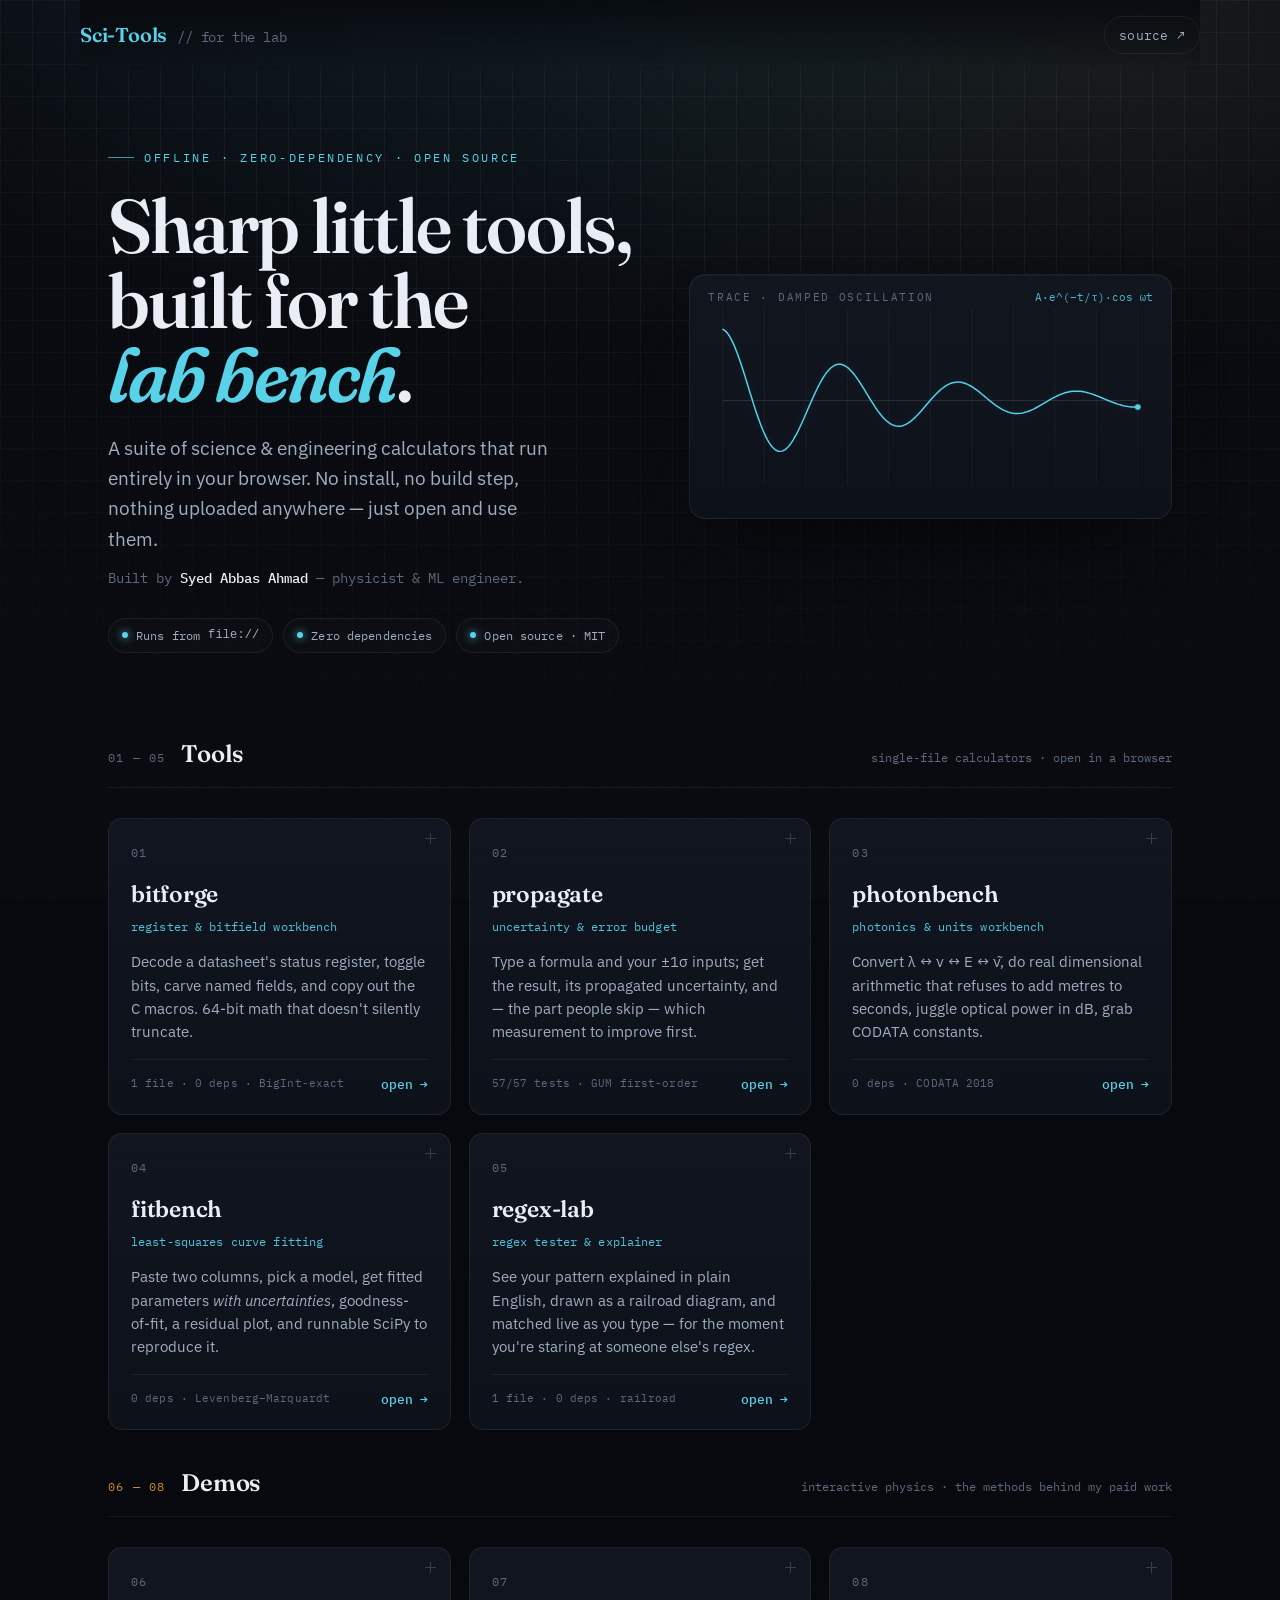
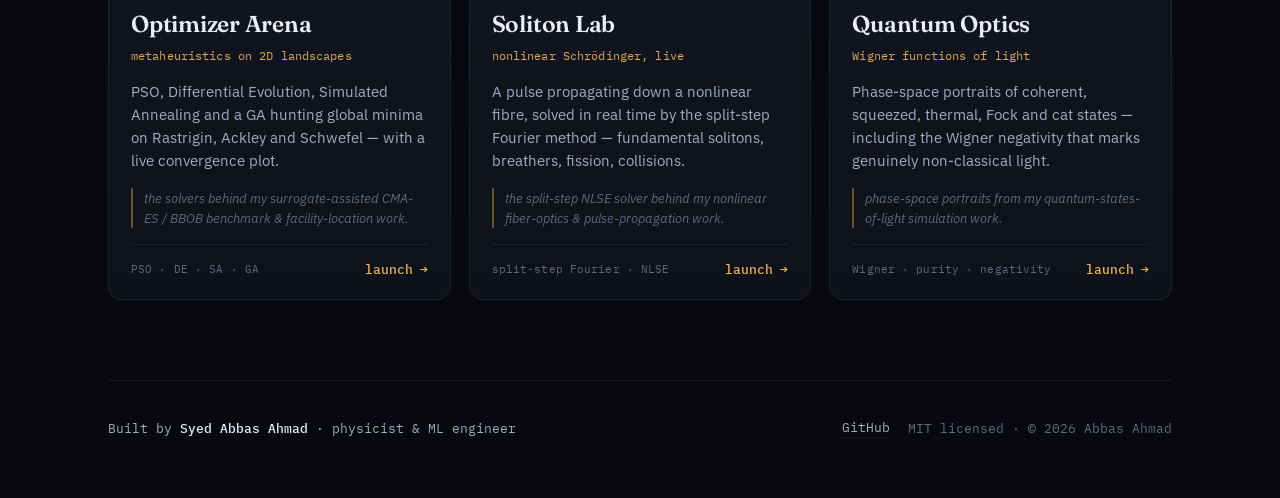
==== index.html @ 273463b7 "Sci-Tools: offline science & engineering calculators + physics demos Five single-file, zero-dependen" ====
<!DOCTYPE html>
<html lang="en">
<head>
<meta charset="UTF-8">
<meta name="viewport" content="width=device-width, initial-scale=1">
<title>Sci-Tools — offline calculators for the lab</title>
<meta name="description" content="A suite of offline, zero-dependency science &amp; engineering calculators by Syed Abbas Ahmad — physicist &amp; ML engineer. Open them in a browser; nothing is uploaded anywhere.">
<meta name="author" content="Syed Abbas Ahmad">
<meta property="og:title" content="Sci-Tools — offline calculators for the lab">
<meta property="og:description" content="Five offline, zero-dependency science &amp; engineering calculators, plus three interactive physics demos. Open source, MIT.">
<meta property="og:type" content="website">
<link rel="preconnect" href="https://fonts.googleapis.com">
<link rel="preconnect" href="https://fonts.gstatic.com" crossorigin>
<link href="https://fonts.googleapis.com/css2?family=Fraunces:ital,opsz,wght@0,9..144,500;0,9..144,600;1,9..144,600&family=IBM+Plex+Mono:wght@400;500&family=IBM+Plex+Sans:wght@300;400;500&display=swap" rel="stylesheet">
<link rel="stylesheet" href="assets/site.css">
</head>
<body>
<div class="bench" aria-hidden="true"></div>

<header class="topbar wrap">
  <a class="brand" href="./index.html">
    <span class="mark">Sci-Tools</span>
    <span class="slash">// for the lab</span>
  </a>
  <span class="spacer"></span>
  <a class="ghost" href="https://github.com/abbas-ahmad-cowlar/sci-tools" target="_blank" rel="noopener">source ↗</a>
</header>

<main class="wrap">

  <!-- ============ HERO ============ -->
  <section class="hero">
    <div class="hero-copy">
      <div class="eyebrow">offline &middot; zero-dependency &middot; open source</div>
      <h1>Sharp little tools,<br>built for the <em>lab&nbsp;bench</em>.</h1>
      <p class="lede">A suite of science &amp; engineering calculators that run entirely
        in your browser. No install, no build step, nothing uploaded anywhere — just open
        and use them.</p>
      <p class="who">Built by <b>Syed Abbas Ahmad</b> — physicist &amp; ML&nbsp;engineer.</p>
      <div class="chips">
        <span class="chip"><span class="dot"></span> Runs from <code>file://</code></span>
        <span class="chip"><span class="dot"></span> Zero dependencies</span>
        <span class="chip"><span class="dot"></span> Open source &middot; MIT</span>
      </div>
    </div>

    <!-- oscilloscope plot -->
    <div class="scope" aria-hidden="true">
      <span class="scope-label">trace · damped oscillation</span>
      <span class="scope-readout" id="readout">A·e^(−t/τ)·cos ωt</span>
      <svg viewBox="0 0 600 280" preserveAspectRatio="none">
        <g id="gridlines"></g>
        <line class="axis" x1="20" y1="145" x2="580" y2="145"></line>
        <path id="trace" class="trace"></path>
        <circle id="probe" class="probe" r="4"></circle>
      </svg>
    </div>
  </section>

  <!-- ============ TOOLS ============ -->
  <section class="section tools">
    <div class="section-head">
      <span class="idx">01 — 05</span>
      <h2>Tools</h2>
      <span class="note">single-file calculators · open in a browser</span>
    </div>
    <div class="grid">

      <a class="card" href="tools/bitforge/index.html">
        <span class="num">01</span>
        <h3 class="name">bitforge</h3>
        <div class="kicker">register &amp; bitfield workbench</div>
        <p class="desc">Decode a datasheet's status register, toggle bits, carve named
          fields, and copy out the C macros. 64-bit math that doesn't silently truncate.</p>
        <div class="meta">
          <span class="spec">1 file · 0 deps · BigInt-exact</span>
          <span class="open">open <span class="arr">→</span></span>
        </div>
      </a>

      <a class="card" href="tools/propagate/index.html">
        <span class="num">02</span>
        <h3 class="name">propagate</h3>
        <div class="kicker">uncertainty &amp; error budget</div>
        <p class="desc">Type a formula and your ±1σ inputs; get the result, its propagated
          uncertainty, and — the part people skip — which measurement to improve first.</p>
        <div class="meta">
          <span class="spec">57/57 tests · GUM first-order</span>
          <span class="open">open <span class="arr">→</span></span>
        </div>
      </a>

      <a class="card" href="tools/photonbench/index.html">
        <span class="num">03</span>
        <h3 class="name">photonbench</h3>
        <div class="kicker">photonics &amp; units workbench</div>
        <p class="desc">Convert λ ↔ ν ↔ E ↔ ν̃, do real dimensional arithmetic that refuses
          to add metres to seconds, juggle optical power in dB, grab CODATA constants.</p>
        <div class="meta">
          <span class="spec">0 deps · CODATA 2018</span>
          <span class="open">open <span class="arr">→</span></span>
        </div>
      </a>

      <a class="card" href="tools/fitbench/index.html">
        <span class="num">04</span>
        <h3 class="name">fitbench</h3>
        <div class="kicker">least-squares curve fitting</div>
        <p class="desc">Paste two columns, pick a model, get fitted parameters <em>with
          uncertainties</em>, goodness-of-fit, a residual plot, and runnable SciPy to
          reproduce it.</p>
        <div class="meta">
          <span class="spec">0 deps · Levenberg–Marquardt</span>
          <span class="open">open <span class="arr">→</span></span>
        </div>
      </a>

      <a class="card" href="tools/regex-lab/index.html">
        <span class="num">05</span>
        <h3 class="name">regex-lab</h3>
        <div class="kicker">regex tester &amp; explainer</div>
        <p class="desc">See your pattern explained in plain English, drawn as a railroad
          diagram, and matched live as you type — for the moment you're staring at someone
          else's regex.</p>
        <div class="meta">
          <span class="spec">1 file · 0 deps · railroad</span>
          <span class="open">open <span class="arr">→</span></span>
        </div>
      </a>

    </div>
  </section>

  <!-- ============ DEMOS ============ -->
  <section class="section demos">
    <div class="section-head">
      <span class="idx">06 — 08</span>
      <h2>Demos</h2>
      <span class="note">interactive physics · the methods behind my paid work</span>
    </div>
    <div class="grid">

      <a class="card" href="demos/optimizer/index.html">
        <span class="num">06</span>
        <h3 class="name">Optimizer Arena</h3>
        <div class="kicker">metaheuristics on 2D landscapes</div>
        <p class="desc">PSO, Differential Evolution, Simulated Annealing and a GA hunting
          global minima on Rastrigin, Ackley and Schwefel — with a live convergence plot.</p>
        <p class="tie">the solvers behind my surrogate-assisted CMA-ES / BBOB benchmark
          &amp; facility-location work.</p>
        <div class="meta">
          <span class="spec">PSO · DE · SA · GA</span>
          <span class="open">launch <span class="arr">→</span></span>
        </div>
      </a>

      <a class="card" href="demos/soliton/index.html">
        <span class="num">07</span>
        <h3 class="name">Soliton Lab</h3>
        <div class="kicker">nonlinear Schrödinger, live</div>
        <p class="desc">A pulse propagating down a nonlinear fibre, solved in real time by
          the split-step Fourier method — fundamental solitons, breathers, fission,
          collisions.</p>
        <p class="tie">the split-step NLSE solver behind my nonlinear fiber-optics &amp;
          pulse-propagation work.</p>
        <div class="meta">
          <span class="spec">split-step Fourier · NLSE</span>
          <span class="open">launch <span class="arr">→</span></span>
        </div>
      </a>

      <a class="card" href="demos/wigner/index.html">
        <span class="num">08</span>
        <h3 class="name">Quantum Optics</h3>
        <div class="kicker">Wigner functions of light</div>
        <p class="desc">Phase-space portraits of coherent, squeezed, thermal, Fock and cat
          states — including the Wigner negativity that marks genuinely non-classical light.</p>
        <p class="tie">phase-space portraits from my quantum-states-of-light simulation
          work.</p>
        <div class="meta">
          <span class="spec">Wigner · purity · negativity</span>
          <span class="open">launch <span class="arr">→</span></span>
        </div>
      </a>

    </div>
  </section>

  <footer class="foot">
    <span class="sig">Built by <b>Syed Abbas Ahmad</b> · physicist &amp; ML engineer</span>
    <span class="spacer"></span>
    <a href="https://github.com/abbas-ahmad-cowlar/sci-tools" target="_blank" rel="noopener">GitHub</a>
    <span>MIT licensed · © 2026 Abbas Ahmad</span>
  </footer>

</main>

<script>
/* Draw the hero's damped-oscillation trace exactly, plus light grid lines.
   Purely decorative; the tools themselves carry no such dependency. */
(function () {
  var W = 600, H = 280, x0 = 20, x1 = 580, mid = 145, amp = 96, tau = 0.42, omega = 22;
  var trace = document.getElementById("trace");
  var probe = document.getElementById("probe");
  var g = document.getElementById("gridlines");
  if (!trace) return;

  // faint vertical grid lines
  var lines = "";
  for (var gx = 0; gx <= 10; gx++) {
    var X = x0 + (gx / 10) * (x1 - x0);
    lines += '<line class="grid-line" x1="' + X.toFixed(1) + '" y1="20" x2="' + X.toFixed(1) + '" y2="260"></line>';
  }
  g.innerHTML = lines;

  // damped cosine: y = mid - A·e^(-t/τ)·cos(ω t)
  var d = "", N = 260, lastX = x1, lastY = mid;
  for (var i = 0; i <= N; i++) {
    var t = i / N;
    var px = x0 + t * (x1 - x0);
    var env = Math.exp(-t / tau);
    var py = mid - amp * env * Math.cos(omega * t);
    d += (i ? "L" : "M") + px.toFixed(2) + " " + py.toFixed(2);
    lastX = px; lastY = py;
  }
  trace.setAttribute("d", d);
  probe.setAttribute("cx", lastX.toFixed(2));
  probe.setAttribute("cy", lastY.toFixed(2));

  // size the dash animation to the real path length
  try {
    var len = trace.getTotalLength();
    trace.style.strokeDasharray = len;
    trace.style.strokeDashoffset = len;
    // restart the keyframe with the measured length
    trace.style.animation = "none";
    void trace.getBBox();
    trace.style.animation = "draw 2.4s cubic-bezier(.22,.61,.36,1) .35s forwards";
  } catch (e) { /* getTotalLength unsupported — CSS fallback handles it */ }
})();
</script>
</body>
</html>
---- assets/site.css ----
/* ============================================================
   Sci-Tools — shared design system
   "Precision lab instrument": ink-black bench, engineering grid,
   phosphor-cyan traces, amber for the paid-work demos.
   Serif headlines (Fraunces) over monospace detailing (Plex Mono).
   ============================================================ */

:root {
  /* ink + surfaces */
  --bg:          #07090e;
  --bg-soft:     #0a0d14;
  --panel:       #0d111a;
  --panel-2:     #10151f;

  /* text */
  --ink:         #e9eef6;
  --ink-dim:     #9fadc0;
  --ink-faint:   #5d6a7e;

  /* hairlines */
  --line:        rgba(255,255,255,0.065);
  --line-soft:   rgba(255,255,255,0.04);
  --line-strong: rgba(255,255,255,0.16);

  /* accents */
  --cyan:        #57d2e8;   /* tools — phosphor */
  --cyan-deep:   #2aa6c2;
  --amber:       #f0b454;   /* demos — oscilloscope */
  --amber-deep:  #c98a2e;

  --cyan-glow:   rgba(87,210,232,0.16);
  --amber-glow:  rgba(240,180,84,0.16);

  /* type */
  --serif: "Fraunces", Georgia, "Times New Roman", serif;
  --sans:  "IBM Plex Sans", ui-sans-serif, system-ui, -apple-system, sans-serif;
  --mono:  "IBM Plex Mono", ui-monospace, "SFMono-Regular", Menlo, monospace;

  --maxw: 1120px;
  --ease: cubic-bezier(.22,.61,.36,1);
}

* , *::before, *::after { box-sizing: border-box; }

html { scroll-behavior: smooth; }

body {
  margin: 0;
  min-height: 100vh;
  font-family: var(--sans);
  color: var(--ink);
  background: var(--bg);
  -webkit-font-smoothing: antialiased;
  text-rendering: optimizeLegibility;
  line-height: 1.6;
  overflow-x: hidden;
}

/* ---- the bench: engineering grid + vignette glow ---------- */
.bench {
  position: fixed;
  inset: 0;
  z-index: -1;
  background:
    radial-gradient(120% 80% at 50% -10%, rgba(87,210,232,0.10), transparent 60%),
    radial-gradient(90% 60% at 88% 8%, rgba(240,180,84,0.05), transparent 55%),
    var(--bg);
}
.bench::before {
  /* fine graph-paper grid */
  content: "";
  position: absolute;
  inset: 0;
  background-image:
    linear-gradient(var(--line-soft) 1px, transparent 1px),
    linear-gradient(90deg, var(--line-soft) 1px, transparent 1px);
  background-size: 32px 32px;
  -webkit-mask-image: radial-gradient(130% 100% at 50% 0%, #000 35%, transparent 92%);
          mask-image: radial-gradient(130% 100% at 50% 0%, #000 35%, transparent 92%);
}
.bench::after {
  /* faint film grain for atmosphere */
  content: "";
  position: absolute;
  inset: 0;
  opacity: 0.025;
  background-image: url("data:image/svg+xml,%3Csvg xmlns='http://www.w3.org/2000/svg' width='120' height='120'%3E%3Cfilter id='n'%3E%3CfeTurbulence type='fractalNoise' baseFrequency='0.9' numOctaves='2'/%3E%3C/filter%3E%3Crect width='100%25' height='100%25' filter='url(%23n)'/%3E%3C/svg%3E");
}

/* ---- layout shell ---------------------------------------- */
.wrap { width: 100%; max-width: var(--maxw); margin: 0 auto; padding: 0 28px; }

/* ---- top bar --------------------------------------------- */
.topbar {
  position: sticky; top: 0; z-index: 40;
  display: flex; align-items: center; gap: 14px;
  padding: 16px 0;
  background: linear-gradient(180deg, rgba(7,9,14,0.86), rgba(7,9,14,0));
  backdrop-filter: blur(8px);
  -webkit-backdrop-filter: blur(8px);
}
.brand {
  display: inline-flex; align-items: baseline; gap: 10px;
  font-family: var(--serif); font-weight: 600;
  font-size: 20px; letter-spacing: -0.01em; color: var(--ink);
  text-decoration: none;
}
.brand .mark { color: var(--cyan); }
.brand .slash { color: var(--ink-faint); font-family: var(--mono); font-size: 14px; font-weight: 400; }
.topbar .spacer { flex: 1; }
.topbar a.ghost {
  font-family: var(--mono); font-size: 12.5px; letter-spacing: 0.02em;
  color: var(--ink-dim); text-decoration: none;
  padding: 8px 14px; border: 1px solid var(--line);
  border-radius: 999px; transition: all .2s var(--ease);
}
.topbar a.ghost:hover { color: var(--ink); border-color: var(--line-strong); background: rgba(255,255,255,0.03); }

/* ---- hero ------------------------------------------------- */
.hero {
  display: grid; grid-template-columns: 1.05fr 0.95fr;
  gap: 48px; align-items: center;
  padding: 70px 0 56px;
}
.eyebrow {
  font-family: var(--mono); font-size: 12px; letter-spacing: 0.22em;
  text-transform: uppercase; color: var(--cyan);
  display: inline-flex; align-items: center; gap: 10px;
  margin-bottom: 22px;
}
.eyebrow::before { content: ""; width: 26px; height: 1px; background: var(--cyan); opacity: .7; }

.hero h1 {
  font-family: var(--serif);
  font-weight: 600;
  font-size: clamp(40px, 6.4vw, 76px);
  line-height: 0.98;
  letter-spacing: -0.025em;
  margin: 0 0 20px;
}
.hero h1 em {
  font-style: italic;
  font-variation-settings: "SOFT" 80, "WONK" 1;
  color: var(--cyan);
}
.hero .lede {
  font-size: clamp(16px, 1.6vw, 19px);
  color: var(--ink-dim);
  max-width: 40ch;
  margin: 0 0 14px;
}
.hero .who {
  font-family: var(--mono); font-size: 13.5px; color: var(--ink-faint);
  margin: 0 0 28px;
}
.hero .who b { color: var(--ink); font-weight: 500; }

.chips { display: flex; flex-wrap: wrap; gap: 10px; }
.chip {
  font-family: var(--mono); font-size: 12px; letter-spacing: 0.01em;
  color: var(--ink-dim);
  padding: 7px 13px; border-radius: 999px;
  border: 1px solid var(--line);
  background: rgba(255,255,255,0.015);
  display: inline-flex; align-items: center; gap: 8px;
}
.chip .dot { width: 6px; height: 6px; border-radius: 50%; background: var(--cyan); box-shadow: 0 0 8px var(--cyan); }

/* hero plot */
.scope {
  position: relative;
  border: 1px solid var(--line);
  border-radius: 16px;
  background:
    linear-gradient(180deg, rgba(255,255,255,0.02), rgba(255,255,255,0)),
    var(--panel);
  padding: 18px;
  box-shadow: 0 30px 80px -40px rgba(0,0,0,0.9), inset 0 1px 0 rgba(255,255,255,0.03);
}
.scope .scope-label {
  position: absolute; top: 14px; left: 18px;
  font-family: var(--mono); font-size: 10.5px; letter-spacing: 0.16em;
  text-transform: uppercase; color: var(--ink-faint);
}
.scope .scope-readout {
  position: absolute; top: 14px; right: 18px;
  font-family: var(--mono); font-size: 10.5px; color: var(--cyan); opacity: .85;
}
.scope svg { display: block; width: 100%; height: auto; }
.scope .trace {
  fill: none; stroke: var(--cyan); stroke-width: 2;
  stroke-linecap: round; stroke-linejoin: round;
  filter: drop-shadow(0 0 6px var(--cyan-glow));
  stroke-dasharray: 2600; stroke-dashoffset: 2600;
  animation: draw 2.4s var(--ease) .35s forwards;
}
.scope .grid-line { stroke: var(--line); stroke-width: 1; }
.scope .axis { stroke: var(--line-strong); stroke-width: 1; }
.scope .probe { fill: var(--cyan); opacity: 0; animation: probe .5s ease 2.5s forwards; }

@keyframes draw  { to { stroke-dashoffset: 0; } }
@keyframes probe { to { opacity: 1; } }

/* ---- section headers ------------------------------------- */
.section { padding: 26px 0 8px; }
.section-head {
  display: flex; align-items: baseline; gap: 16px;
  border-bottom: 1px solid var(--line);
  padding-bottom: 14px; margin-bottom: 30px;
}
.section-head h2 {
  font-family: var(--serif); font-weight: 600; font-size: 24px;
  letter-spacing: -0.01em; margin: 0;
}
.section-head .idx {
  font-family: var(--mono); font-size: 12px; color: var(--ink-faint);
  letter-spacing: 0.1em;
}
.section-head .note {
  margin-left: auto; font-family: var(--mono); font-size: 12px; color: var(--ink-faint);
}
.section.demos .section-head h2 { color: var(--ink); }
.section.demos .idx { color: var(--amber-deep); }

/* ---- card grid ------------------------------------------- */
.grid {
  display: grid;
  grid-template-columns: repeat(auto-fill, minmax(312px, 1fr));
  gap: 18px;
}
.card {
  --c: var(--cyan);
  --c-glow: var(--cyan-glow);
  position: relative;
  display: flex; flex-direction: column;
  padding: 24px 22px 20px;
  border: 1px solid var(--line);
  border-radius: 14px;
  background: linear-gradient(180deg, var(--panel-2), var(--panel));
  text-decoration: none; color: inherit;
  overflow: hidden;
  transition: transform .26s var(--ease), border-color .26s var(--ease), box-shadow .26s var(--ease);
  opacity: 0; transform: translateY(14px);
  animation: rise .6s var(--ease) forwards;
}
.section.demos .card { --c: var(--amber); --c-glow: var(--amber-glow); }

/* corner crosshair motif */
.card::before {
  content: "";
  position: absolute; top: 14px; right: 14px;
  width: 11px; height: 11px;
  background:
    linear-gradient(var(--ink-faint), var(--ink-faint)) center/100% 1px no-repeat,
    linear-gradient(var(--ink-faint), var(--ink-faint)) center/1px 100% no-repeat;
  opacity: .5; transition: opacity .26s var(--ease), background .26s var(--ease);
}
.card::after {
  /* accent wash that blooms on hover */
  content: "";
  position: absolute; inset: 0;
  background: radial-gradient(120% 90% at 100% 0%, var(--c-glow), transparent 55%);
  opacity: 0; transition: opacity .3s var(--ease);
  pointer-events: none;
}
.card:hover {
  transform: translateY(-4px);
  border-color: color-mix(in srgb, var(--c) 45%, var(--line-strong));
  box-shadow: 0 24px 60px -34px rgba(0,0,0,0.95);
}
.card:hover::after { opacity: 1; }
.card:hover::before { opacity: 1; background:
    linear-gradient(var(--c), var(--c)) center/100% 1px no-repeat,
    linear-gradient(var(--c), var(--c)) center/1px 100% no-repeat; }

.card .num {
  font-family: var(--mono); font-size: 12px; color: var(--ink-faint);
  letter-spacing: 0.12em; margin-bottom: 14px;
}
.card .name {
  font-family: var(--serif); font-weight: 600; font-size: 23px;
  letter-spacing: -0.01em; margin: 0 0 4px; color: var(--ink);
}
.card .kicker {
  font-family: var(--mono); font-size: 12px; color: var(--c);
  letter-spacing: 0.01em; margin-bottom: 14px; opacity: .92;
}
.card .desc { font-size: 14.5px; color: var(--ink-dim); margin: 0 0 16px; flex: 1; }
.card .tie {
  font-size: 12.5px; color: var(--ink-faint); font-style: italic;
  margin: 0 0 16px; padding-left: 11px; border-left: 2px solid color-mix(in srgb, var(--c) 40%, transparent);
}
.card .meta {
  display: flex; align-items: center; justify-content: space-between;
  padding-top: 14px; border-top: 1px solid var(--line);
}
.card .spec { font-family: var(--mono); font-size: 11px; color: var(--ink-faint); letter-spacing: 0.01em; }
.card .open {
  font-family: var(--mono); font-size: 12.5px; font-weight: 500;
  color: var(--c); display: inline-flex; align-items: center; gap: 7px;
  white-space: nowrap;
}
.card .open .arr { transition: transform .26s var(--ease); }
.card:hover .open .arr { transform: translateX(4px); }

/* staggered reveal */
.card:nth-child(1){animation-delay:.05s}.card:nth-child(2){animation-delay:.11s}
.card:nth-child(3){animation-delay:.17s}.card:nth-child(4){animation-delay:.23s}
.card:nth-child(5){animation-delay:.29s}.card:nth-child(6){animation-delay:.35s}
.card:nth-child(7){animation-delay:.41s}.card:nth-child(8){animation-delay:.47s}
@keyframes rise { to { opacity: 1; transform: translateY(0); } }

/* ---- footer ---------------------------------------------- */
.foot {
  margin-top: 72px; padding: 36px 0 60px;
  border-top: 1px solid var(--line);
  display: flex; flex-wrap: wrap; align-items: center; gap: 18px;
  font-family: var(--mono); font-size: 12.5px; color: var(--ink-faint);
}
.foot .spacer { flex: 1; }
.foot a { color: var(--ink-dim); text-decoration: none; border-bottom: 1px solid var(--line); transition: color .2s, border-color .2s; }
.foot a:hover { color: var(--cyan); border-color: var(--cyan); }
.foot .sig { color: var(--ink-dim); }
.foot .sig b { color: var(--ink); font-weight: 500; }

/* ---- responsive ------------------------------------------ */
@media (max-width: 880px) {
  .hero { grid-template-columns: 1fr; gap: 32px; padding: 48px 0 40px; }
  .scope { order: -1; }
}
@media (max-width: 560px) {
  .wrap { padding: 0 18px; }
  .grid { grid-template-columns: 1fr; }
  .section-head .note { display: none; }
}

/* ---- reduced motion -------------------------------------- */
@media (prefers-reduced-motion: reduce) {
  * { animation: none !important; transition: none !important; }
  .scope .trace { stroke-dashoffset: 0; }
  .scope .probe { opacity: 1; }
  .card { opacity: 1; transform: none; }
}
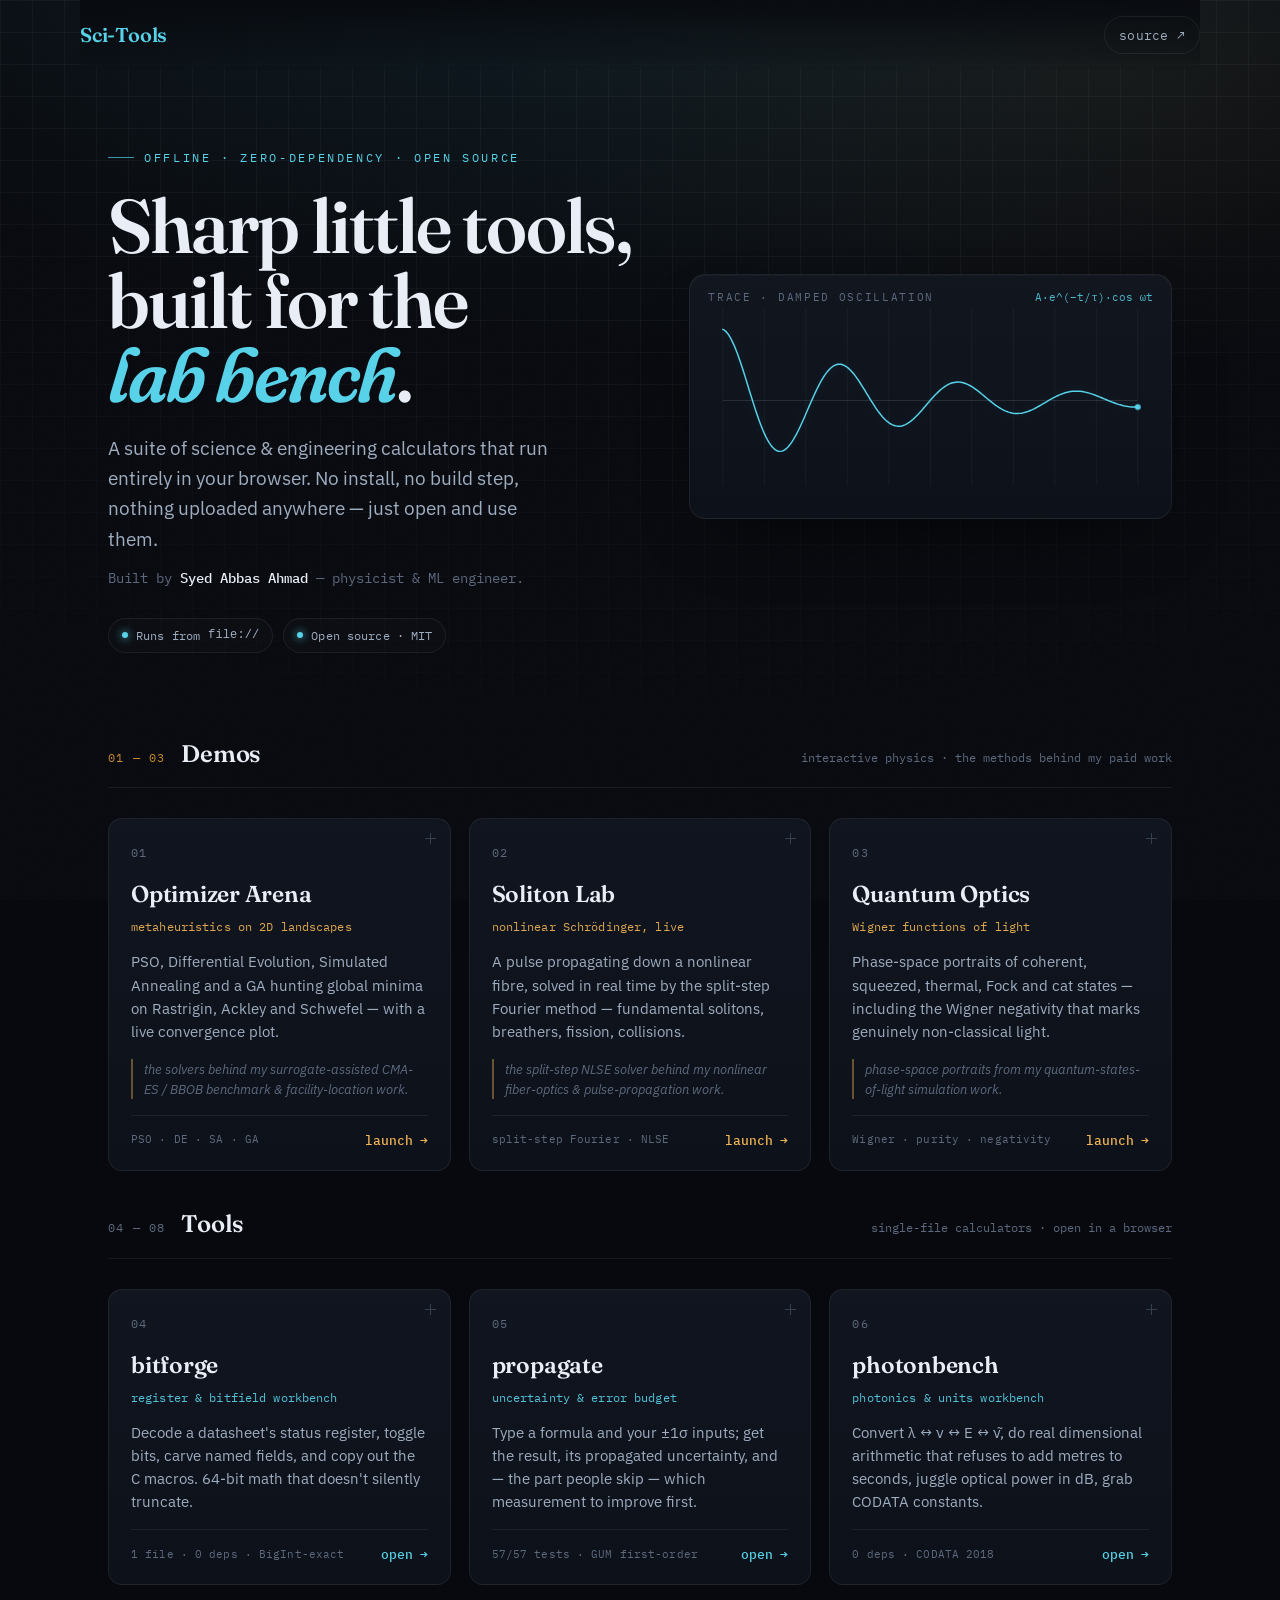
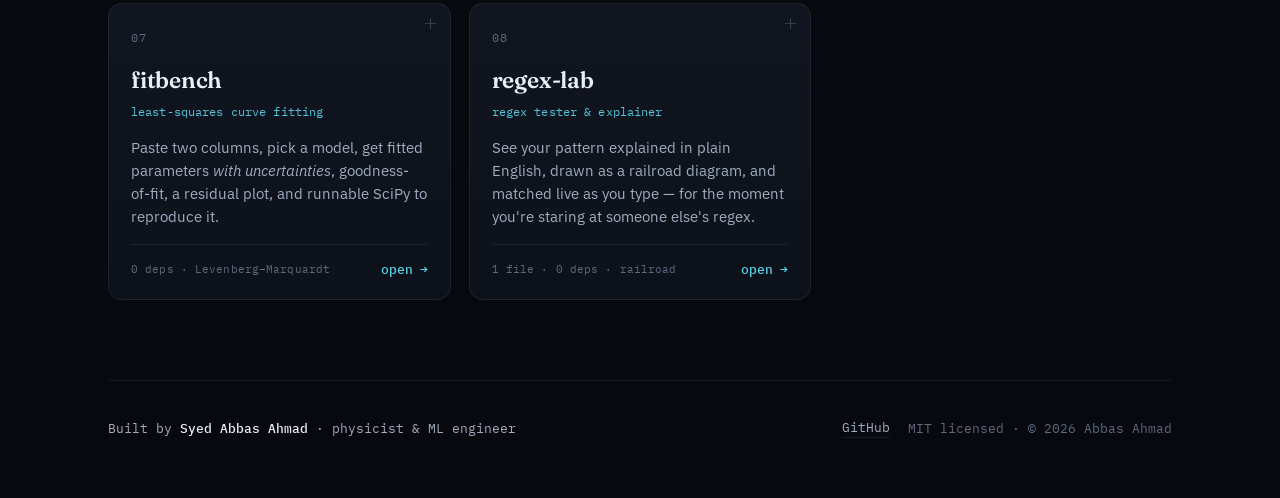
==== commit d5fb6dc0: "Polish: back buttons, selectable photonbench units, dropdown + layout fixes - add a 'Sci-Tools' back" ====
--- a/index.html
+++ b/index.html
@@ -20,7 +20,6 @@
 <header class="topbar wrap">
   <a class="brand" href="./index.html">
     <span class="mark">Sci-Tools</span>
-    <span class="slash">// for the lab</span>
   </a>
   <span class="spacer"></span>
   <a class="ghost" href="https://github.com/abbas-ahmad-cowlar/sci-tools" target="_blank" rel="noopener">source ↗</a>
@@ -39,7 +38,6 @@
       <p class="who">Built by <b>Syed Abbas Ahmad</b> — physicist &amp; ML&nbsp;engineer.</p>
       <div class="chips">
         <span class="chip"><span class="dot"></span> Runs from <code>file://</code></span>
-        <span class="chip"><span class="dot"></span> Zero dependencies</span>
         <span class="chip"><span class="dot"></span> Open source &middot; MIT</span>
       </div>
     </div>
@@ -57,91 +55,17 @@
     </div>
   </section>
 
-  <!-- ============ TOOLS ============ -->
-  <section class="section tools">
-    <div class="section-head">
-      <span class="idx">01 — 05</span>
-      <h2>Tools</h2>
-      <span class="note">single-file calculators · open in a browser</span>
-    </div>
-    <div class="grid">
-
-      <a class="card" href="tools/bitforge/index.html">
-        <span class="num">01</span>
-        <h3 class="name">bitforge</h3>
-        <div class="kicker">register &amp; bitfield workbench</div>
-        <p class="desc">Decode a datasheet's status register, toggle bits, carve named
-          fields, and copy out the C macros. 64-bit math that doesn't silently truncate.</p>
-        <div class="meta">
-          <span class="spec">1 file · 0 deps · BigInt-exact</span>
-          <span class="open">open <span class="arr">→</span></span>
-        </div>
-      </a>
-
-      <a class="card" href="tools/propagate/index.html">
-        <span class="num">02</span>
-        <h3 class="name">propagate</h3>
-        <div class="kicker">uncertainty &amp; error budget</div>
-        <p class="desc">Type a formula and your ±1σ inputs; get the result, its propagated
-          uncertainty, and — the part people skip — which measurement to improve first.</p>
-        <div class="meta">
-          <span class="spec">57/57 tests · GUM first-order</span>
-          <span class="open">open <span class="arr">→</span></span>
-        </div>
-      </a>
-
-      <a class="card" href="tools/photonbench/index.html">
-        <span class="num">03</span>
-        <h3 class="name">photonbench</h3>
-        <div class="kicker">photonics &amp; units workbench</div>
-        <p class="desc">Convert λ ↔ ν ↔ E ↔ ν̃, do real dimensional arithmetic that refuses
-          to add metres to seconds, juggle optical power in dB, grab CODATA constants.</p>
-        <div class="meta">
-          <span class="spec">0 deps · CODATA 2018</span>
-          <span class="open">open <span class="arr">→</span></span>
-        </div>
-      </a>
-
-      <a class="card" href="tools/fitbench/index.html">
-        <span class="num">04</span>
-        <h3 class="name">fitbench</h3>
-        <div class="kicker">least-squares curve fitting</div>
-        <p class="desc">Paste two columns, pick a model, get fitted parameters <em>with
-          uncertainties</em>, goodness-of-fit, a residual plot, and runnable SciPy to
-          reproduce it.</p>
-        <div class="meta">
-          <span class="spec">0 deps · Levenberg–Marquardt</span>
-          <span class="open">open <span class="arr">→</span></span>
-        </div>
-      </a>
-
-      <a class="card" href="tools/regex-lab/index.html">
-        <span class="num">05</span>
-        <h3 class="name">regex-lab</h3>
-        <div class="kicker">regex tester &amp; explainer</div>
-        <p class="desc">See your pattern explained in plain English, drawn as a railroad
-          diagram, and matched live as you type — for the moment you're staring at someone
-          else's regex.</p>
-        <div class="meta">
-          <span class="spec">1 file · 0 deps · railroad</span>
-          <span class="open">open <span class="arr">→</span></span>
-        </div>
-      </a>
-
-    </div>
-  </section>
-
   <!-- ============ DEMOS ============ -->
   <section class="section demos">
     <div class="section-head">
-      <span class="idx">06 — 08</span>
+      <span class="idx">01 — 03</span>
       <h2>Demos</h2>
       <span class="note">interactive physics · the methods behind my paid work</span>
     </div>
     <div class="grid">
 
       <a class="card" href="demos/optimizer/index.html">
-        <span class="num">06</span>
+        <span class="num">01</span>
         <h3 class="name">Optimizer Arena</h3>
         <div class="kicker">metaheuristics on 2D landscapes</div>
         <p class="desc">PSO, Differential Evolution, Simulated Annealing and a GA hunting
@@ -155,7 +79,7 @@
       </a>
 
       <a class="card" href="demos/soliton/index.html">
-        <span class="num">07</span>
+        <span class="num">02</span>
         <h3 class="name">Soliton Lab</h3>
         <div class="kicker">nonlinear Schrödinger, live</div>
         <p class="desc">A pulse propagating down a nonlinear fibre, solved in real time by
@@ -170,7 +94,7 @@
       </a>
 
       <a class="card" href="demos/wigner/index.html">
-        <span class="num">08</span>
+        <span class="num">03</span>
         <h3 class="name">Quantum Optics</h3>
         <div class="kicker">Wigner functions of light</div>
         <p class="desc">Phase-space portraits of coherent, squeezed, thermal, Fock and cat
@@ -180,6 +104,80 @@
         <div class="meta">
           <span class="spec">Wigner · purity · negativity</span>
           <span class="open">launch <span class="arr">→</span></span>
+        </div>
+      </a>
+
+    </div>
+  </section>
+
+  <!-- ============ TOOLS ============ -->
+  <section class="section tools">
+    <div class="section-head">
+      <span class="idx">04 — 08</span>
+      <h2>Tools</h2>
+      <span class="note">single-file calculators · open in a browser</span>
+    </div>
+    <div class="grid">
+
+      <a class="card" href="tools/bitforge/index.html">
+        <span class="num">04</span>
+        <h3 class="name">bitforge</h3>
+        <div class="kicker">register &amp; bitfield workbench</div>
+        <p class="desc">Decode a datasheet's status register, toggle bits, carve named
+          fields, and copy out the C macros. 64-bit math that doesn't silently truncate.</p>
+        <div class="meta">
+          <span class="spec">1 file · 0 deps · BigInt-exact</span>
+          <span class="open">open <span class="arr">→</span></span>
+        </div>
+      </a>
+
+      <a class="card" href="tools/propagate/index.html">
+        <span class="num">05</span>
+        <h3 class="name">propagate</h3>
+        <div class="kicker">uncertainty &amp; error budget</div>
+        <p class="desc">Type a formula and your ±1σ inputs; get the result, its propagated
+          uncertainty, and — the part people skip — which measurement to improve first.</p>
+        <div class="meta">
+          <span class="spec">57/57 tests · GUM first-order</span>
+          <span class="open">open <span class="arr">→</span></span>
+        </div>
+      </a>
+
+      <a class="card" href="tools/photonbench/index.html">
+        <span class="num">06</span>
+        <h3 class="name">photonbench</h3>
+        <div class="kicker">photonics &amp; units workbench</div>
+        <p class="desc">Convert λ ↔ ν ↔ E ↔ ν̃, do real dimensional arithmetic that refuses
+          to add metres to seconds, juggle optical power in dB, grab CODATA constants.</p>
+        <div class="meta">
+          <span class="spec">0 deps · CODATA 2018</span>
+          <span class="open">open <span class="arr">→</span></span>
+        </div>
+      </a>
+
+      <a class="card" href="tools/fitbench/index.html">
+        <span class="num">07</span>
+        <h3 class="name">fitbench</h3>
+        <div class="kicker">least-squares curve fitting</div>
+        <p class="desc">Paste two columns, pick a model, get fitted parameters <em>with
+          uncertainties</em>, goodness-of-fit, a residual plot, and runnable SciPy to
+          reproduce it.</p>
+        <div class="meta">
+          <span class="spec">0 deps · Levenberg–Marquardt</span>
+          <span class="open">open <span class="arr">→</span></span>
+        </div>
+      </a>
+
+      <a class="card" href="tools/regex-lab/index.html">
+        <span class="num">08</span>
+        <h3 class="name">regex-lab</h3>
+        <div class="kicker">regex tester &amp; explainer</div>
+        <p class="desc">See your pattern explained in plain English, drawn as a railroad
+          diagram, and matched live as you type — for the moment you're staring at someone
+          else's regex.</p>
+        <div class="meta">
+          <span class="spec">1 file · 0 deps · railroad</span>
+          <span class="open">open <span class="arr">→</span></span>
         </div>
       </a>
 
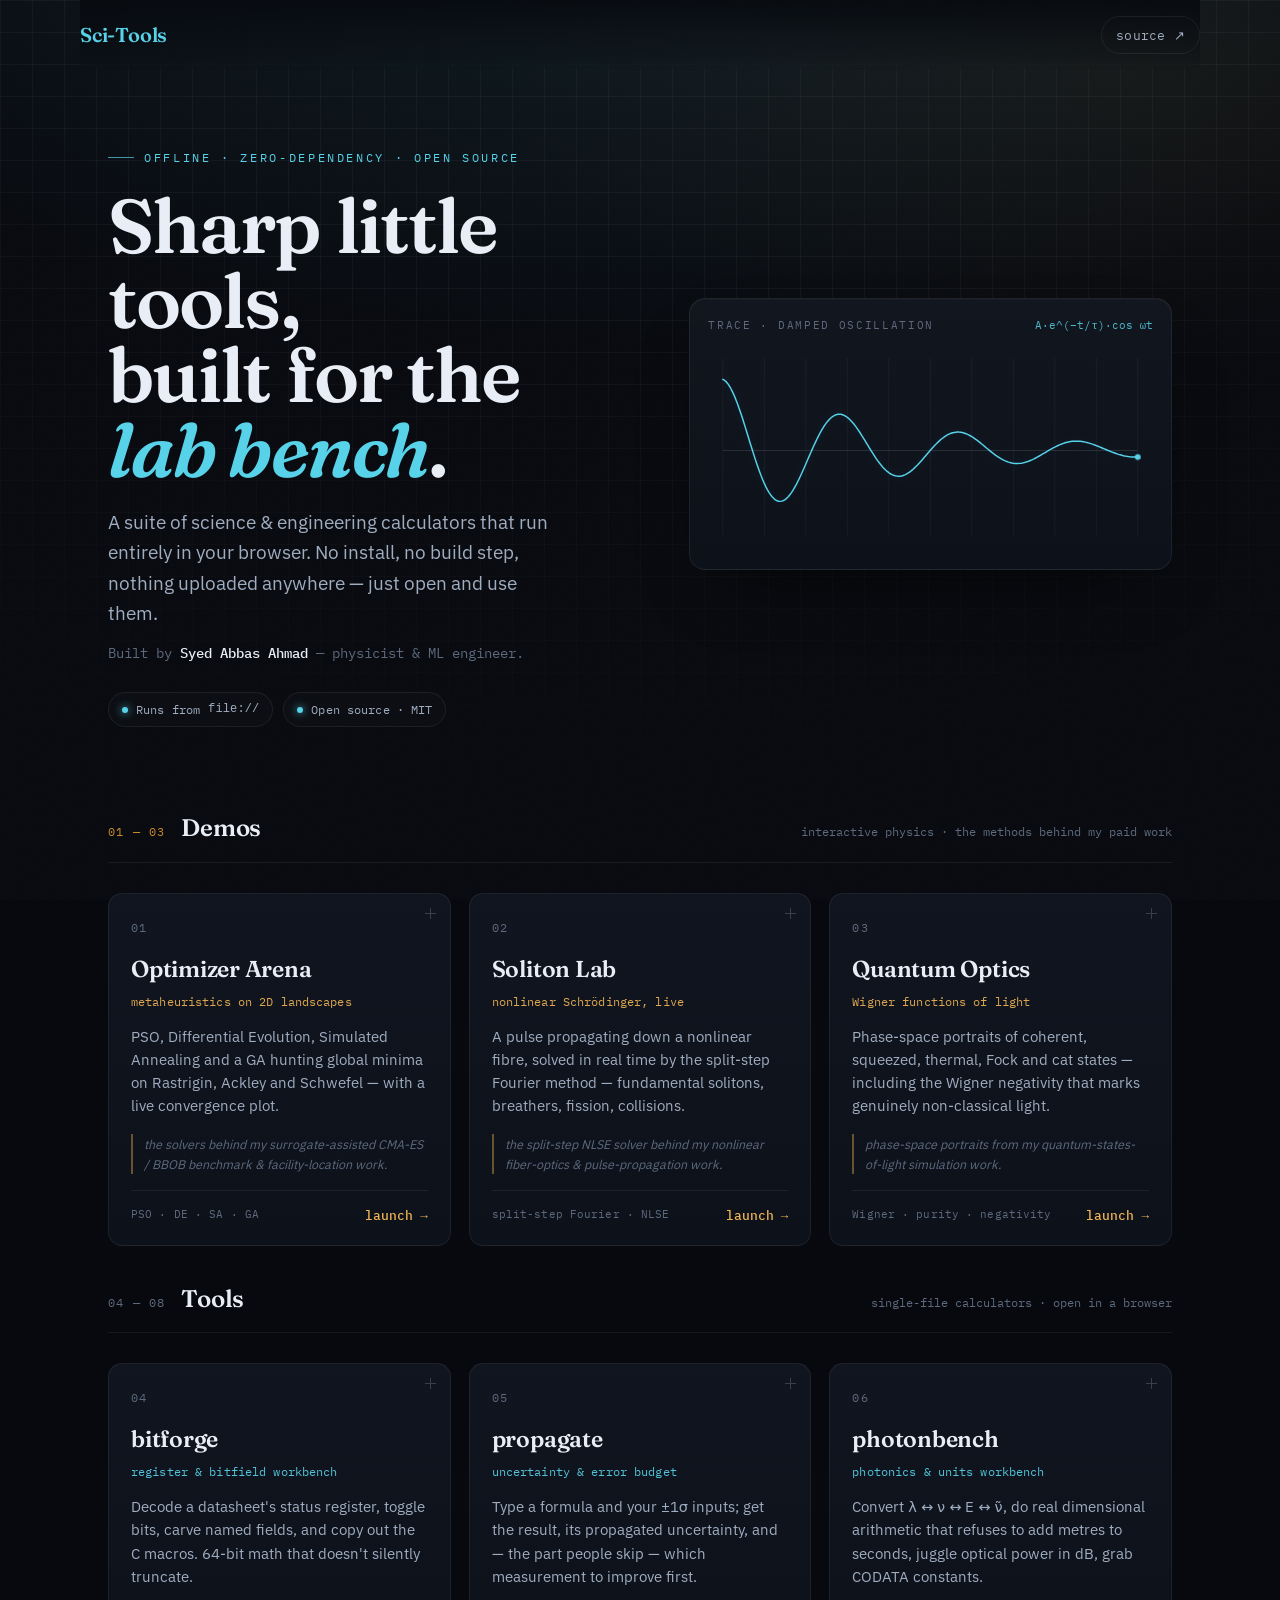
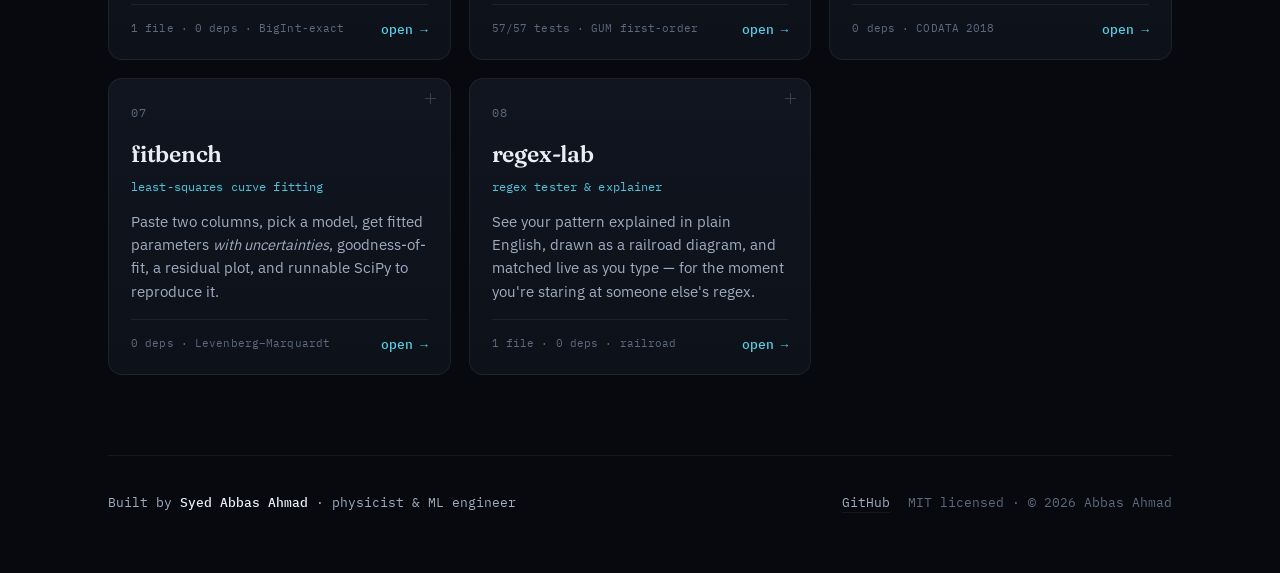
==== commit 6591033d: "Address review: self-host fonts (true offline), mobile + numerical fixes - Self-host Fraunces + IBM " ====
--- a/index.html
+++ b/index.html
@@ -9,9 +9,7 @@
 <meta property="og:title" content="Sci-Tools — offline calculators for the lab">
 <meta property="og:description" content="Five offline, zero-dependency science &amp; engineering calculators, plus three interactive physics demos. Open source, MIT.">
 <meta property="og:type" content="website">
-<link rel="preconnect" href="https://fonts.googleapis.com">
-<link rel="preconnect" href="https://fonts.gstatic.com" crossorigin>
-<link href="https://fonts.googleapis.com/css2?family=Fraunces:ital,opsz,wght@0,9..144,500;0,9..144,600;1,9..144,600&family=IBM+Plex+Mono:wght@400;500&family=IBM+Plex+Sans:wght@300;400;500&display=swap" rel="stylesheet">
+<link rel="stylesheet" href="assets/fonts.css">
 <link rel="stylesheet" href="assets/site.css">
 </head>
 <body>
@@ -44,8 +42,10 @@
 
     <!-- oscilloscope plot -->
     <div class="scope" aria-hidden="true">
-      <span class="scope-label">trace · damped oscillation</span>
-      <span class="scope-readout" id="readout">A·e^(−t/τ)·cos ωt</span>
+      <div class="scope-head">
+        <span class="scope-label">trace · damped oscillation</span>
+        <span class="scope-readout" id="readout">A·e^(−t/τ)·cos ωt</span>
+      </div>
       <svg viewBox="0 0 600 280" preserveAspectRatio="none">
         <g id="gridlines"></g>
         <line class="axis" x1="20" y1="145" x2="580" y2="145"></line>
--- a/assets/fonts.css
+++ b/assets/fonts.css
@@ -0,0 +1,23 @@
+/* Self-hosted fonts (latin subset) — the suite makes no network requests.
+   url()s resolve relative to this file, so this works from any page depth. */
+
+@font-face { font-family: "Fraunces"; font-style: normal; font-weight: 500; font-display: swap;
+  src: url("fonts/fraunces-500.woff2") format("woff2"); }
+@font-face { font-family: "Fraunces"; font-style: normal; font-weight: 600; font-display: swap;
+  src: url("fonts/fraunces-600.woff2") format("woff2"); }
+@font-face { font-family: "Fraunces"; font-style: italic; font-weight: 600; font-display: swap;
+  src: url("fonts/fraunces-italic-600.woff2") format("woff2"); }
+
+@font-face { font-family: "IBM Plex Sans"; font-style: normal; font-weight: 400; font-display: swap;
+  src: url("fonts/plexsans-400.woff2") format("woff2"); }
+@font-face { font-family: "IBM Plex Sans"; font-style: normal; font-weight: 500; font-display: swap;
+  src: url("fonts/plexsans-500.woff2") format("woff2"); }
+@font-face { font-family: "IBM Plex Sans"; font-style: normal; font-weight: 600; font-display: swap;
+  src: url("fonts/plexsans-600.woff2") format("woff2"); }
+
+@font-face { font-family: "IBM Plex Mono"; font-style: normal; font-weight: 400; font-display: swap;
+  src: url("fonts/plexmono-400.woff2") format("woff2"); }
+@font-face { font-family: "IBM Plex Mono"; font-style: normal; font-weight: 500; font-display: swap;
+  src: url("fonts/plexmono-500.woff2") format("woff2"); }
+@font-face { font-family: "IBM Plex Mono"; font-style: normal; font-weight: 600; font-display: swap;
+  src: url("fonts/plexmono-600.woff2") format("woff2"); }
--- a/assets/site.css
+++ b/assets/site.css
@@ -140,7 +140,6 @@
 }
 .hero h1 em {
   font-style: italic;
-  font-variation-settings: "SOFT" 80, "WONK" 1;
   color: var(--cyan);
 }
 .hero .lede {
@@ -177,13 +176,15 @@
   padding: 18px;
   box-shadow: 0 30px 80px -40px rgba(0,0,0,0.9), inset 0 1px 0 rgba(255,255,255,0.03);
 }
+.scope-head {
+  display: flex; align-items: baseline; justify-content: space-between;
+  gap: 8px 14px; flex-wrap: wrap; margin-bottom: 10px;
+}
 .scope .scope-label {
-  position: absolute; top: 14px; left: 18px;
   font-family: var(--mono); font-size: 10.5px; letter-spacing: 0.16em;
   text-transform: uppercase; color: var(--ink-faint);
 }
 .scope .scope-readout {
-  position: absolute; top: 14px; right: 18px;
   font-family: var(--mono); font-size: 10.5px; color: var(--cyan); opacity: .85;
 }
 .scope svg { display: block; width: 100%; height: auto; }
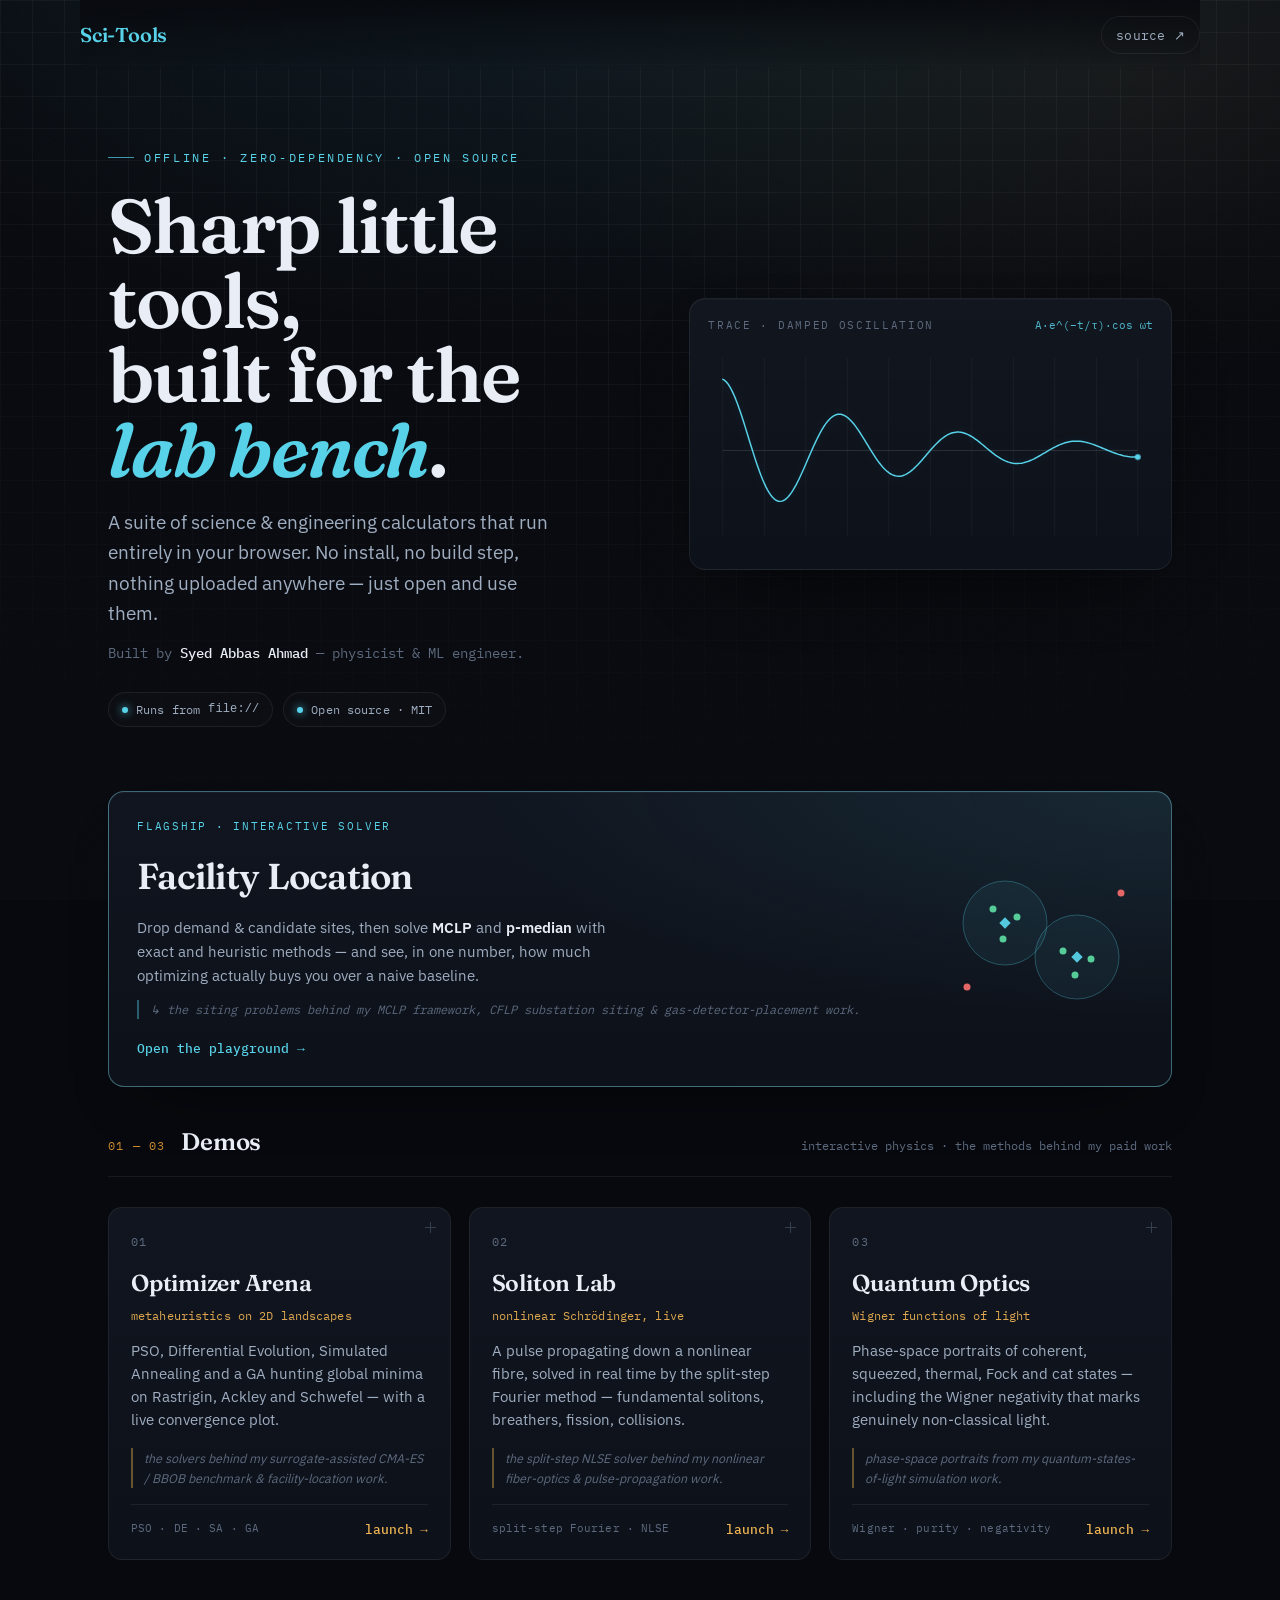
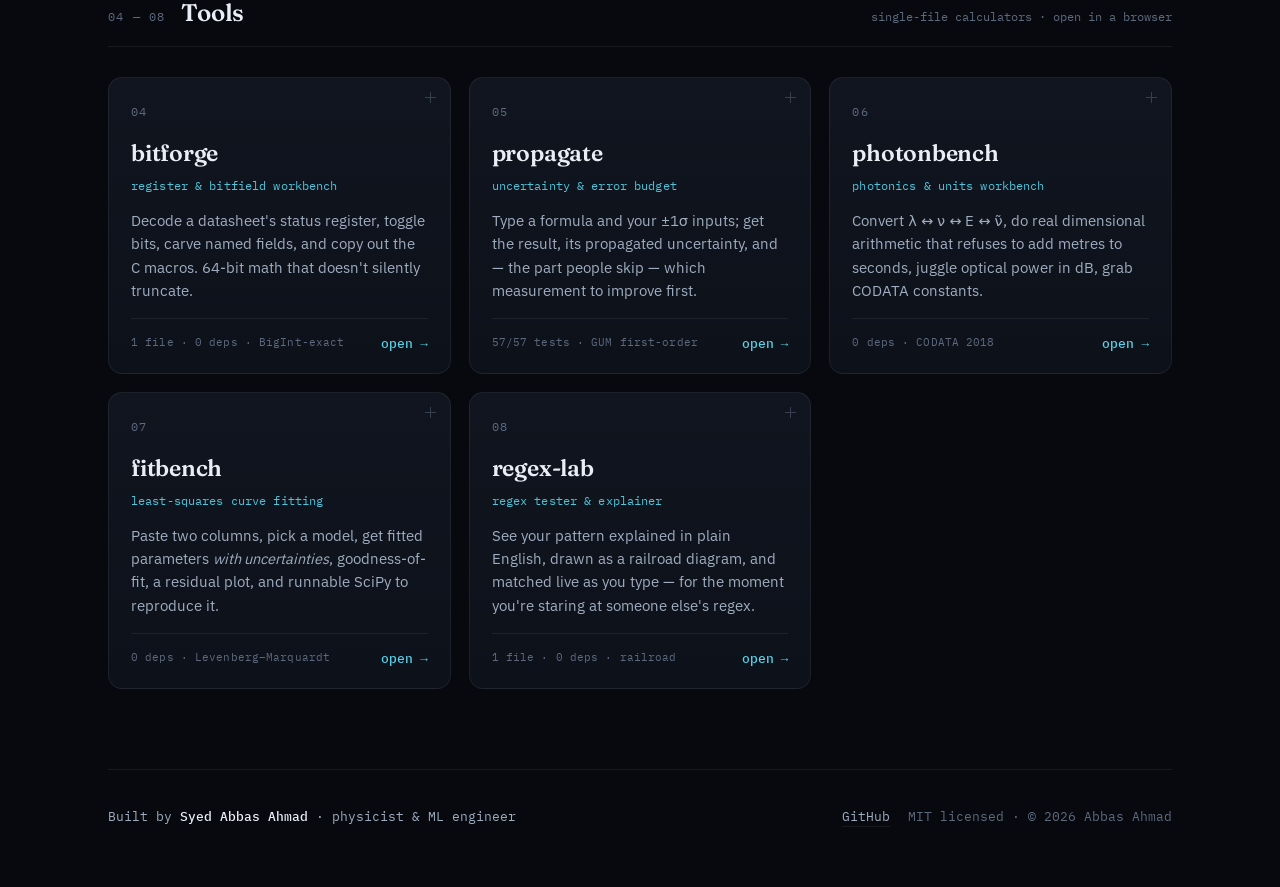
==== commit d302603d: "feat: add facility-location playground An interactive, offline MCLP + p-median siting solver: exact " ====
--- a/index.html
+++ b/index.html
@@ -55,6 +55,29 @@
     </div>
   </section>
 
+  <!-- ============ FEATURED ============ -->
+  <a class="featured" href="tools/facility-location/index.html">
+    <div class="featured-main">
+      <div class="featured-tag">Flagship · interactive solver</div>
+      <h2 class="featured-name">Facility Location</h2>
+      <p class="featured-desc">Drop demand &amp; candidate sites, then solve <b>MCLP</b> and
+        <b>p-median</b> with exact and heuristic methods — and see, in one number, how much
+        optimizing actually buys you over a naive baseline.</p>
+      <p class="featured-tie">↳ the siting problems behind my MCLP framework, CFLP substation
+        siting &amp; gas-detector-placement work.</p>
+      <span class="featured-open">Open the playground <span class="arr">→</span></span>
+    </div>
+    <div class="featured-art" aria-hidden="true">
+      <svg viewBox="0 0 200 160" preserveAspectRatio="xMidYMid meet">
+        <circle cx="62" cy="64" r="42" fill="rgba(87,210,232,0.07)" stroke="rgba(87,210,232,0.32)"/>
+        <circle cx="134" cy="98" r="42" fill="rgba(87,210,232,0.07)" stroke="rgba(87,210,232,0.32)"/>
+        <g fill="#5ad6a0"><circle cx="50" cy="50" r="3.5"/><circle cx="74" cy="58" r="3.5"/><circle cx="60" cy="80" r="3.5"/><circle cx="120" cy="92" r="3.5"/><circle cx="148" cy="100" r="3.5"/><circle cx="132" cy="116" r="3.5"/></g>
+        <g fill="#f06a6a"><circle cx="178" cy="34" r="3.5"/><circle cx="24" cy="128" r="3.5"/></g>
+        <g fill="#57d2e8"><rect x="58" y="60" width="8" height="8" transform="rotate(45 62 64)"/><rect x="130" y="94" width="8" height="8" transform="rotate(45 134 98)"/></g>
+      </svg>
+    </div>
+  </a>
+
   <!-- ============ DEMOS ============ -->
   <section class="section demos">
     <div class="section-head">
--- a/assets/site.css
+++ b/assets/site.css
@@ -201,6 +201,38 @@
 
 @keyframes draw  { to { stroke-dashoffset: 0; } }
 @keyframes probe { to { opacity: 1; } }
+
+/* ---- featured flagship card ------------------------------ */
+.featured {
+  display: grid; grid-template-columns: 1fr auto; gap: 24px; align-items: center;
+  margin: 8px 0 10px; padding: 26px 28px;
+  text-decoration: none; color: inherit;
+  border: 1px solid color-mix(in srgb, var(--cyan) 32%, var(--line-strong));
+  border-radius: 16px;
+  background:
+    radial-gradient(120% 140% at 100% 0%, rgba(87,210,232,0.10), transparent 55%),
+    linear-gradient(180deg, var(--panel-2), var(--panel));
+  box-shadow: 0 30px 70px -44px rgba(0,0,0,0.9), inset 0 1px 0 rgba(255,255,255,0.03);
+  transition: transform .26s var(--ease), border-color .26s var(--ease), box-shadow .26s var(--ease);
+}
+.featured:hover { transform: translateY(-3px); border-color: color-mix(in srgb, var(--cyan) 60%, var(--line-strong)); box-shadow: 0 36px 80px -40px rgba(0,0,0,0.95); }
+.featured-tag {
+  font-family: var(--mono); font-size: 11px; letter-spacing: 0.16em; text-transform: uppercase;
+  color: var(--cyan); margin-bottom: 12px;
+}
+.featured-name { font-family: var(--serif); font-weight: 600; font-size: clamp(26px, 3.4vw, 36px); letter-spacing: -0.02em; margin: 0 0 10px; }
+.featured-desc { font-size: 15px; color: var(--ink-dim); max-width: 56ch; margin: 0 0 12px; }
+.featured-desc b { color: var(--ink); font-weight: 600; }
+.featured-tie { font-family: var(--mono); font-size: 12px; color: var(--ink-faint); font-style: italic; margin: 0 0 16px; padding-left: 11px; border-left: 2px solid color-mix(in srgb, var(--cyan) 40%, transparent); }
+.featured-open { font-family: var(--mono); font-size: 13px; font-weight: 500; color: var(--cyan); display: inline-flex; align-items: center; gap: 8px; }
+.featured-open .arr { transition: transform .26s var(--ease); }
+.featured:hover .featured-open .arr { transform: translateX(5px); }
+.featured-art { width: 200px; opacity: 0.95; }
+.featured-art svg { width: 100%; height: auto; display: block; }
+@media (max-width: 680px) {
+  .featured { grid-template-columns: 1fr; padding: 22px 20px; }
+  .featured-art { display: none; }
+}
 
 /* ---- section headers ------------------------------------- */
 .section { padding: 26px 0 8px; }
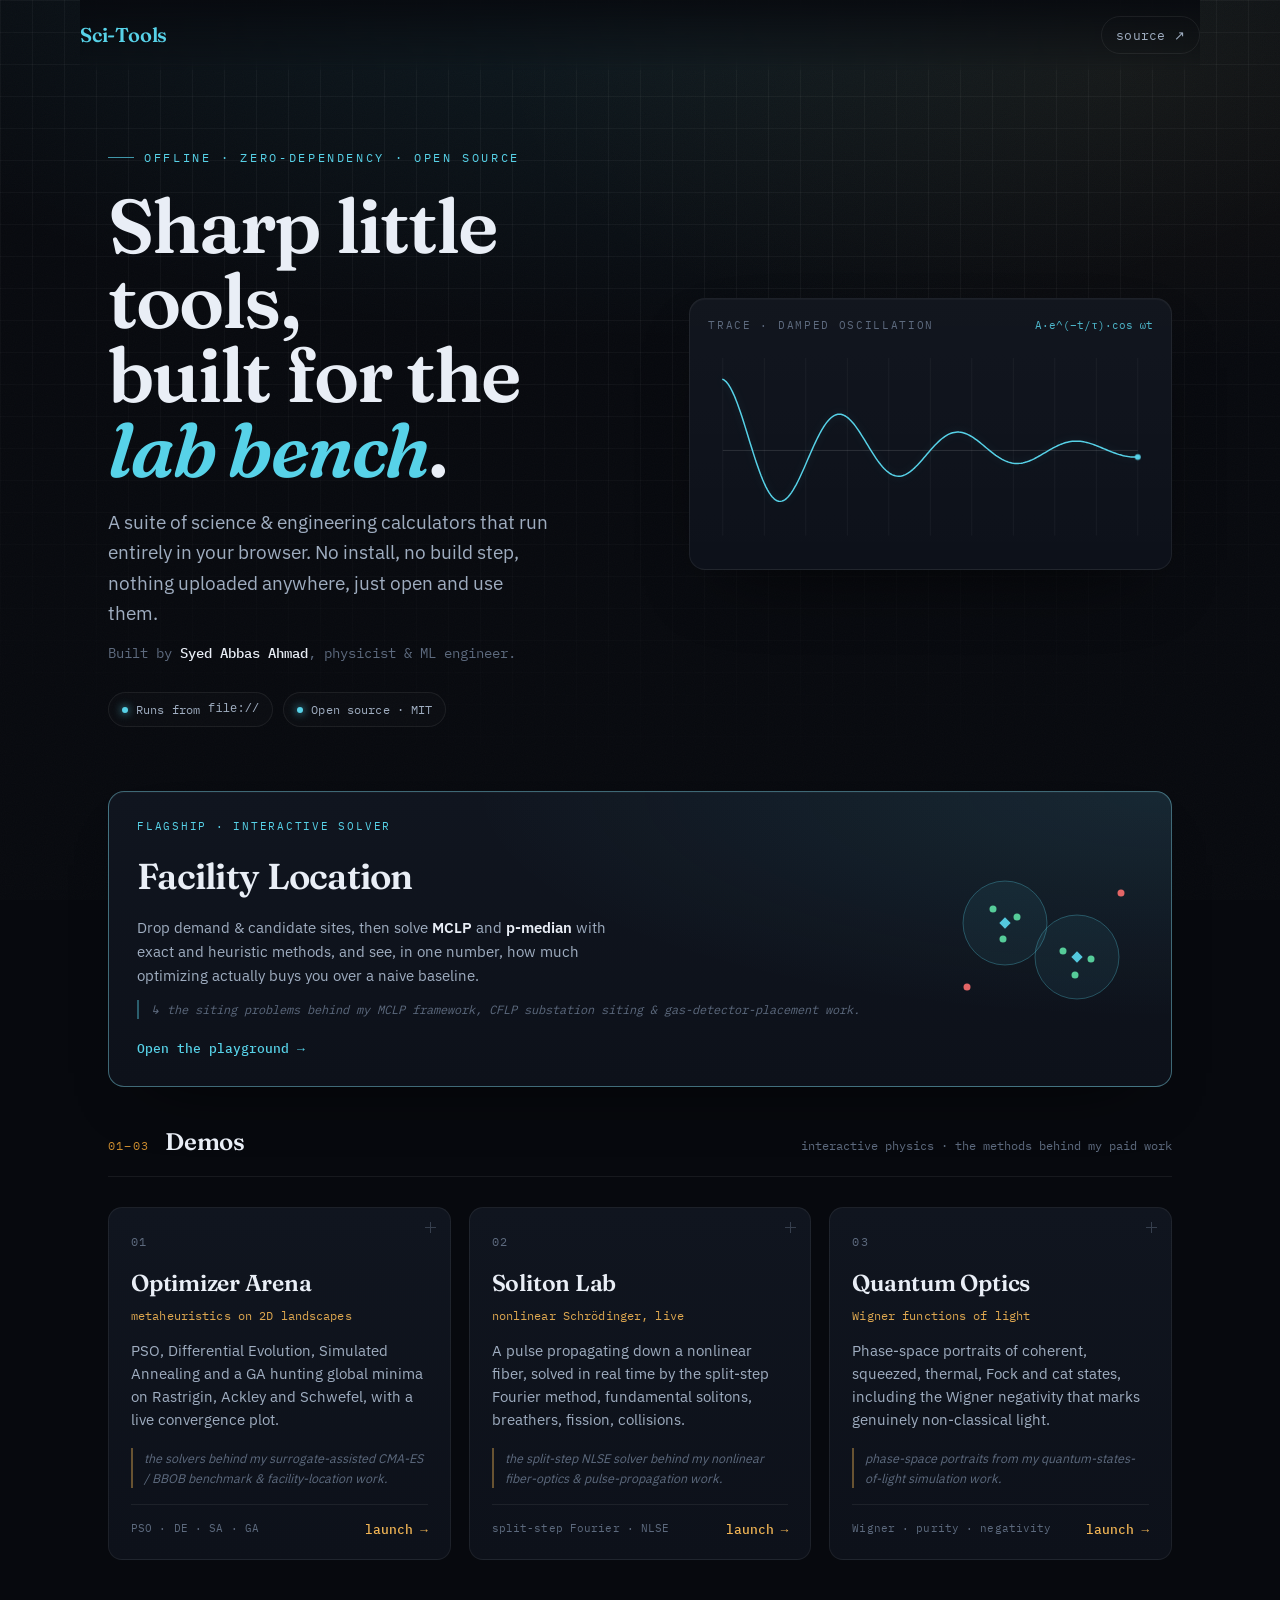
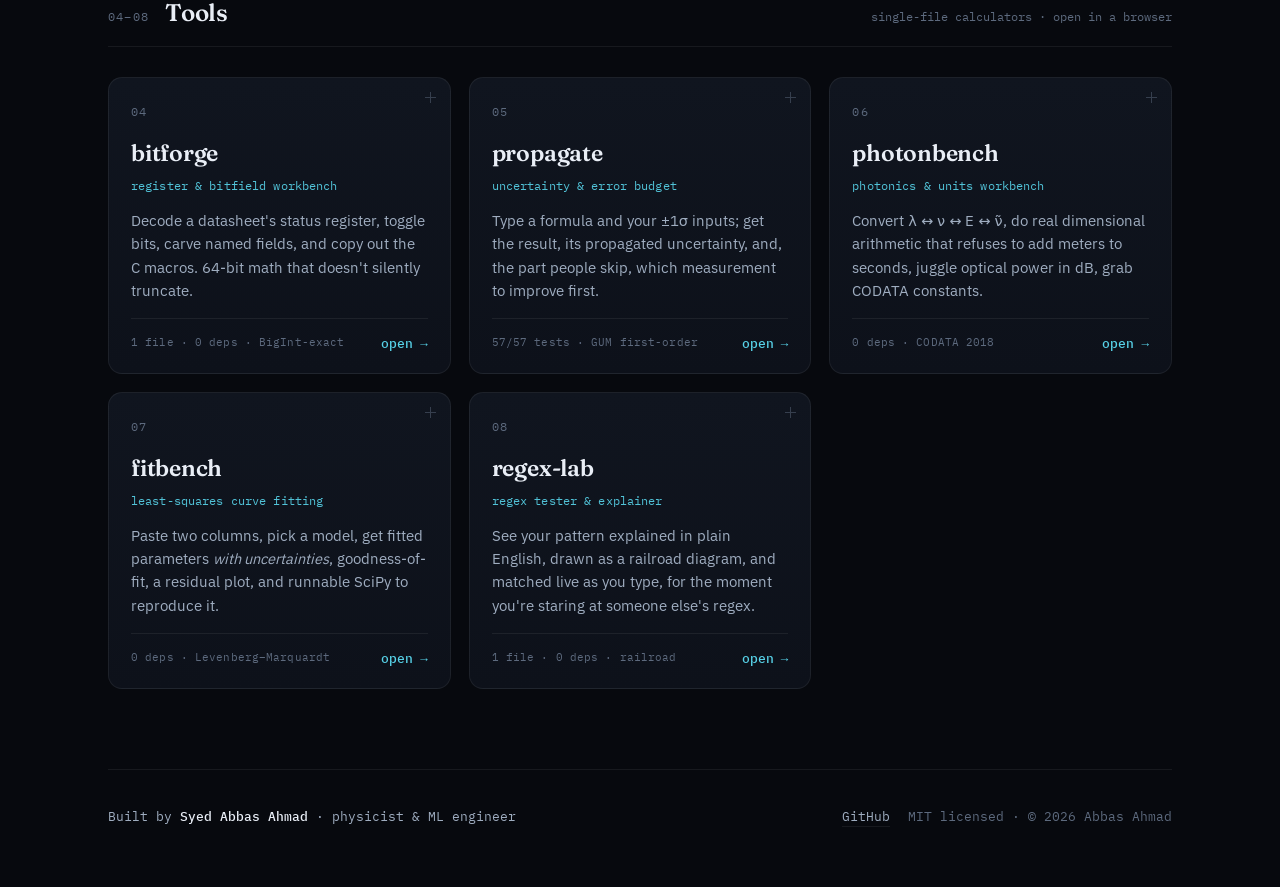
==== commit 7ce576de: "style: American spelling and no em dashes across the suite Replace em dashes with commas/colons/midd" ====
--- a/index.html
+++ b/index.html
@@ -3,10 +3,10 @@
 <head>
 <meta charset="UTF-8">
 <meta name="viewport" content="width=device-width, initial-scale=1">
-<title>Sci-Tools — offline calculators for the lab</title>
-<meta name="description" content="A suite of offline, zero-dependency science &amp; engineering calculators by Syed Abbas Ahmad — physicist &amp; ML engineer. Open them in a browser; nothing is uploaded anywhere.">
+<title>Sci-Tools · offline calculators for the lab</title>
+<meta name="description" content="A suite of offline, zero-dependency science &amp; engineering calculators by Syed Abbas Ahmad, physicist &amp; ML engineer. Open them in a browser; nothing is uploaded anywhere.">
 <meta name="author" content="Syed Abbas Ahmad">
-<meta property="og:title" content="Sci-Tools — offline calculators for the lab">
+<meta property="og:title" content="Sci-Tools · offline calculators for the lab">
 <meta property="og:description" content="Five offline, zero-dependency science &amp; engineering calculators, plus three interactive physics demos. Open source, MIT.">
 <meta property="og:type" content="website">
 <link rel="stylesheet" href="assets/fonts.css">
@@ -31,9 +31,9 @@
       <div class="eyebrow">offline &middot; zero-dependency &middot; open source</div>
       <h1>Sharp little tools,<br>built for the <em>lab&nbsp;bench</em>.</h1>
       <p class="lede">A suite of science &amp; engineering calculators that run entirely
-        in your browser. No install, no build step, nothing uploaded anywhere — just open
+        in your browser. No install, no build step, nothing uploaded anywhere, just open
         and use them.</p>
-      <p class="who">Built by <b>Syed Abbas Ahmad</b> — physicist &amp; ML&nbsp;engineer.</p>
+      <p class="who">Built by <b>Syed Abbas Ahmad</b>, physicist &amp; ML&nbsp;engineer.</p>
       <div class="chips">
         <span class="chip"><span class="dot"></span> Runs from <code>file://</code></span>
         <span class="chip"><span class="dot"></span> Open source &middot; MIT</span>
@@ -61,7 +61,7 @@
       <div class="featured-tag">Flagship · interactive solver</div>
       <h2 class="featured-name">Facility Location</h2>
       <p class="featured-desc">Drop demand &amp; candidate sites, then solve <b>MCLP</b> and
-        <b>p-median</b> with exact and heuristic methods — and see, in one number, how much
+        <b>p-median</b> with exact and heuristic methods, and see, in one number, how much
         optimizing actually buys you over a naive baseline.</p>
       <p class="featured-tie">↳ the siting problems behind my MCLP framework, CFLP substation
         siting &amp; gas-detector-placement work.</p>
@@ -81,7 +81,7 @@
   <!-- ============ DEMOS ============ -->
   <section class="section demos">
     <div class="section-head">
-      <span class="idx">01 — 03</span>
+      <span class="idx">01–03</span>
       <h2>Demos</h2>
       <span class="note">interactive physics · the methods behind my paid work</span>
     </div>
@@ -92,7 +92,7 @@
         <h3 class="name">Optimizer Arena</h3>
         <div class="kicker">metaheuristics on 2D landscapes</div>
         <p class="desc">PSO, Differential Evolution, Simulated Annealing and a GA hunting
-          global minima on Rastrigin, Ackley and Schwefel — with a live convergence plot.</p>
+          global minima on Rastrigin, Ackley and Schwefel, with a live convergence plot.</p>
         <p class="tie">the solvers behind my surrogate-assisted CMA-ES / BBOB benchmark
           &amp; facility-location work.</p>
         <div class="meta">
@@ -105,8 +105,8 @@
         <span class="num">02</span>
         <h3 class="name">Soliton Lab</h3>
         <div class="kicker">nonlinear Schrödinger, live</div>
-        <p class="desc">A pulse propagating down a nonlinear fibre, solved in real time by
-          the split-step Fourier method — fundamental solitons, breathers, fission,
+        <p class="desc">A pulse propagating down a nonlinear fiber, solved in real time by
+          the split-step Fourier method, fundamental solitons, breathers, fission,
           collisions.</p>
         <p class="tie">the split-step NLSE solver behind my nonlinear fiber-optics &amp;
           pulse-propagation work.</p>
@@ -121,7 +121,7 @@
         <h3 class="name">Quantum Optics</h3>
         <div class="kicker">Wigner functions of light</div>
         <p class="desc">Phase-space portraits of coherent, squeezed, thermal, Fock and cat
-          states — including the Wigner negativity that marks genuinely non-classical light.</p>
+          states, including the Wigner negativity that marks genuinely non-classical light.</p>
         <p class="tie">phase-space portraits from my quantum-states-of-light simulation
           work.</p>
         <div class="meta">
@@ -136,7 +136,7 @@
   <!-- ============ TOOLS ============ -->
   <section class="section tools">
     <div class="section-head">
-      <span class="idx">04 — 08</span>
+      <span class="idx">04–08</span>
       <h2>Tools</h2>
       <span class="note">single-file calculators · open in a browser</span>
     </div>
@@ -159,7 +159,7 @@
         <h3 class="name">propagate</h3>
         <div class="kicker">uncertainty &amp; error budget</div>
         <p class="desc">Type a formula and your ±1σ inputs; get the result, its propagated
-          uncertainty, and — the part people skip — which measurement to improve first.</p>
+          uncertainty, and, the part people skip, which measurement to improve first.</p>
         <div class="meta">
           <span class="spec">57/57 tests · GUM first-order</span>
           <span class="open">open <span class="arr">→</span></span>
@@ -171,7 +171,7 @@
         <h3 class="name">photonbench</h3>
         <div class="kicker">photonics &amp; units workbench</div>
         <p class="desc">Convert λ ↔ ν ↔ E ↔ ν̃, do real dimensional arithmetic that refuses
-          to add metres to seconds, juggle optical power in dB, grab CODATA constants.</p>
+          to add meters to seconds, juggle optical power in dB, grab CODATA constants.</p>
         <div class="meta">
           <span class="spec">0 deps · CODATA 2018</span>
           <span class="open">open <span class="arr">→</span></span>
@@ -196,7 +196,7 @@
         <h3 class="name">regex-lab</h3>
         <div class="kicker">regex tester &amp; explainer</div>
         <p class="desc">See your pattern explained in plain English, drawn as a railroad
-          diagram, and matched live as you type — for the moment you're staring at someone
+          diagram, and matched live as you type, for the moment you're staring at someone
           else's regex.</p>
         <div class="meta">
           <span class="spec">1 file · 0 deps · railroad</span>
@@ -257,7 +257,7 @@
     trace.style.animation = "none";
     void trace.getBBox();
     trace.style.animation = "draw 2.4s cubic-bezier(.22,.61,.36,1) .35s forwards";
-  } catch (e) { /* getTotalLength unsupported — CSS fallback handles it */ }
+  } catch (e) { /* getTotalLength unsupported, CSS fallback handles it */ }
 })();
 </script>
 </body>
--- a/assets/fonts.css
+++ b/assets/fonts.css
@@ -1,4 +1,4 @@
-/* Self-hosted fonts (latin subset) — the suite makes no network requests.
+/* Self-hosted fonts (latin subset), the suite makes no network requests.
    url()s resolve relative to this file, so this works from any page depth. */
 
 @font-face { font-family: "Fraunces"; font-style: normal; font-weight: 500; font-display: swap;
--- a/assets/site.css
+++ b/assets/site.css
@@ -1,5 +1,5 @@
 /* ============================================================
-   Sci-Tools — shared design system
+   Sci-Tools, shared design system
    "Precision lab instrument": ink-black bench, engineering grid,
    phosphor-cyan traces, amber for the paid-work demos.
    Serif headlines (Fraunces) over monospace detailing (Plex Mono).
@@ -23,9 +23,9 @@
   --line-strong: rgba(255,255,255,0.16);
 
   /* accents */
-  --cyan:        #57d2e8;   /* tools — phosphor */
+  --cyan:        #57d2e8;   /* tools, phosphor */
   --cyan-deep:   #2aa6c2;
-  --amber:       #f0b454;   /* demos — oscilloscope */
+  --amber:       #f0b454;   /* demos, oscilloscope */
   --amber-deep:  #c98a2e;
 
   --cyan-glow:   rgba(87,210,232,0.16);
